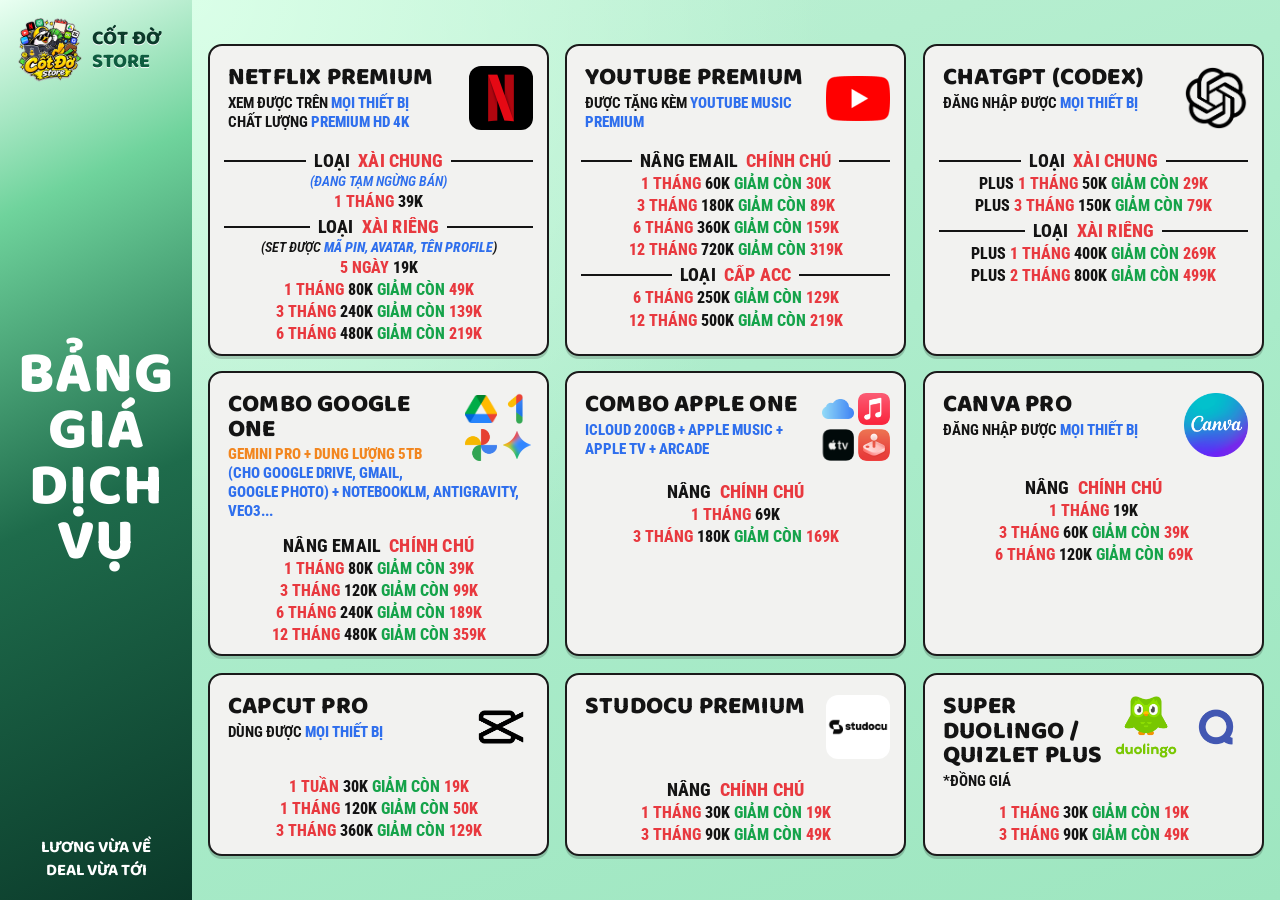
==== index.html @ 2adb5c43 "Add files via upload" ====
<!DOCTYPE html>
<html lang="vi">
<head>
<meta charset="UTF-8">
<meta name="viewport" content="width=device-width, initial-scale=1.0">
<title>Cốt Đờ Store — Bảng Giá Dịch Vụ</title>
<link rel="preconnect" href="https://fonts.googleapis.com">
<link href="https://fonts.googleapis.com/css2?family=Baloo+2:wght@500;700;800&family=Roboto+Condensed:ital,wght@0,400;0,700;1,400&display=swap" rel="stylesheet">
<link rel="stylesheet" href="style.css">
</head>
<body>

<div class="app">

  <!-- SIDEBAR -->
  <aside class="sidebar">
    <div class="brand">
      <div class="brand-logo"><img src="assets/logo.png" alt="Cốt Đờ Store" onerror="this.style.display='none'"></div>
      <div class="brand-name" style="--brand-name-x: 0px;">CỐT ĐỜ<br><span>STORE</span></div>
    </div>

    <h1 class="headline">
      <span>BẢNG</span>
      <span>GIÁ</span>
      <span>DỊCH</span>
      <span class="dot">VỤ</span>
    </h1>

    <p class="tagline">LƯƠNG VỪA VỀ<br>DEAL VỪA TỚI</p>
  </aside>

  <!-- MAIN GRID -->
  <main class="grid">

    <!-- NETFLIX -->
    <article class="card">
      <header class="card-head">
        <div class="icon-slot" data-icon="netflix"><img src="assets/netflix.png" alt="Netflix" onerror="this.style.display='none'"></div>
        <h2>Netflix Premium</h2>
        <p class="lead">XEM ĐƯỢC TRÊN <b class="blue">MỌI THIẾT BỊ</b><br>CHẤT LƯỢNG <b class="blue">PREMIUM HD 4K</b></p>
      </header>
      <div class="info">
      <p class="divider">LOẠI <b class="red">XÀI CHUNG</b></p>
      <p class="note blue">(ĐANG TẠM NGỪNG BÁN)</p>
      <p class="row"><b class="red">1 THÁNG</b> 39K</p>

      <p class="divider">LOẠI <b class="red">XÀI RIÊNG</b></p>
      <p class="note">(SET ĐƯỢC <b class="blue">MÃ PIN, AVATAR, TÊN PROFILE</b>)</p>
      <p class="row"><b class="red">5 NGÀY</b> 19K</p>
      <p class="row"><b class="red">1 THÁNG</b> 80K <b class="green">GIẢM CÒN </b><b class="red">49K</b></p>
      <p class="row"><b class="red">3 THÁNG</b> 240K <b class="green">GIẢM CÒN</b> <b class="red">139K</b></p>
      <p class="row"><b class="red">6 THÁNG</b> 480K <b class="green">GIẢM CÒN</b> <b class="red">219K</b></p>
    
      </div>
    </article>

    <!-- YOUTUBE -->
    <article class="card">
      <header class="card-head">
        <div class="icon-slot" data-icon="youtube"><img src="assets/youtube.png" alt="YouTube" onerror="this.style.display='none'"></div>
        <h2>Youtube Premium</h2>
        <p class="lead">ĐƯỢC TẶNG KÈM <b class="blue">YOUTUBE MUSIC PREMIUM</b></p>
      </header>
      <div class="info">
      <p class="divider">NÂNG EMAIL <b class="red">CHÍNH CHỦ</b></p>
      <p class="row"><b class="red">1 THÁNG</b> 60K <b class="green">GIẢM CÒN</b> <b class="red">30K</b></p>
      <p class="row"><b class="red">3 THÁNG</b> 180K <b class="green">GIẢM CÒN</b> <b class="red">89K</b></p>
      <p class="row"><b class="red">6 THÁNG</b> 360K <b class="green">GIẢM CÒN</b> <b class="red">159K</b></p>
      <p class="row"><b class="red">12 THÁNG</b> 720K <b class="green">GIẢM CÒN</b> <b class="red">319K</b></p>

      <p class="divider">LOẠI <b class="red">CẤP ACC</b></p>
      <p class="row"><b class="red">6 THÁNG</b> 250K <b class="green">GIẢM CÒN</b> <b class="red">129K</b></p>
      <p class="row"><b class="red">12 THÁNG</b> 500K <b class="green">GIẢM CÒN</b> <b class="red">219K</b></p>
    
      </div>
    </article>


    <!-- CHATGPT -->
    <article class="card">
      <header class="card-head">
        <div class="icon-slot" data-icon="chatgpt"><img src="assets/chatgpt.png" alt="ChatGPT" onerror="this.style.display='none'"></div>
        <h2>ChatGPT (Codex)</h2>
        <p class="lead">ĐĂNG NHẬP ĐƯỢC <b class="blue">MỌI THIẾT BỊ</b></p>
      </header>
      <div class="info">
      <p class="divider">LOẠI <b class="red">XÀI CHUNG</b></p>
      <p class="row">PLUS <b class="red">1 THÁNG</b> 50K <b class="green">GIẢM CÒN</b> <b class="red">29K</b></p>
      <p class="row">PLUS <b class="red">3 THÁNG</b> 150K <b class="green">GIẢM CÒN</b> <b class="red">79K</b></p>

      <p class="divider">LOẠI <b class="red">XÀI RIÊNG</b></p>
      <p class="row">PLUS <b class="red">1 THÁNG</b> 400K <b class="green">GIẢM CÒN</b> <b class="red">269K</b></p>
      <p class="row">PLUS <b class="red">2 THÁNG</b> 800K <b class="green">GIẢM CÒN</b> <b class="red">499K</b></p>
    
      </div>
    </article>

    <!-- GOOGLE ONE -->
    <article class="card">
      <header class="card-head">
        <div class="icon-cube">
          <div class="icon-slot" data-icon="google-drive"><img src="assets/google-drive.png" alt="Google Drive" onerror="this.style.display='none'"></div>
          <div class="icon-slot" data-icon="google-one"><img src="assets/ggone.png" alt="Google One" onerror="this.style.display='none'"></div>
          <div class="icon-slot" data-icon="google-photos"><img src="assets/google-photos.png" alt="Google Photos" onerror="this.style.display='none'"></div>
          <div class="icon-slot" data-icon="gemini"><img src="assets/gemini.png" alt="Gemini" onerror="this.style.display='none'"></div>
        </div>
        <h2>Combo Google One</h2>
        <p class="lead"><b class="orange">GEMINI PRO + DUNG LƯỢNG 5TB</b> <b class="blue"> (CHO GOOGLE DRIVE, GMAIL, GOOGLE PHOTO) + NOTEBOOKLM, ANTIGRAVITY, VEO3...</b></p>
      </header>
      <div class="info">
      <p class="divider">NÂNG EMAIL <b class="red">CHÍNH CHỦ</b></p>
      <p class="row"><b class="red">1 THÁNG</b> 80K <b class="green">GIẢM CÒN</b> <b class="red">39K</b></p>
      <p class="row"><b class="red">3 THÁNG</b> 120K <b class="green">GIẢM CÒN</b> <b class="red">99K</b></p>
      <p class="row"><b class="red">6 THÁNG</b> 240K <b class="green">GIẢM CÒN</b> <b class="red">189K</b></p>
      <p class="row"><b class="red">12 THÁNG</b> 480K <b class="green">GIẢM CÒN</b> <b class="red">359K</b></p>
    
      </div>
    </article>

    <!-- APPLE ONE -->
    <article class="card">
      <header class="card-head">
        <div class="icon-cube">
          <div class="icon-slot" data-icon="icloud"><img src="assets/icloud.png" alt="iCloud" onerror="this.style.display='none'"></div>
          <div class="icon-slot" data-icon="apple-music"><img src="assets/apple-music.png" alt="Apple Music" onerror="this.style.display='none'"></div>
          <div class="icon-slot" data-icon="apple-tv"><img src="assets/apple-tv.png" alt="Apple TV" onerror="this.style.display='none'"></div>
          <div class="icon-slot" data-icon="apple-arcade"><img src="assets/apple-arcade.png" alt="Apple Arcade" onerror="this.style.display='none'"></div>
        </div>
        <h2>Combo Apple One</h2>
        <p class="lead"><b class="blue">ICLOUD 200GB + APPLE MUSIC + APPLE TV + ARCADE</b></p>
      </header>
      <div class="info">
      <p class="divider">NÂNG <b class="red">CHÍNH CHỦ</b></p>
      <p class="row"><b class="red">1 THÁNG</b> 69K</p>
      <p class="row"><b class="red">3 THÁNG</b> 180K <b class="green">GIẢM CÒN</b> <b class="red">169K</b></p>
    
      </div>
    </article>

    <!-- CANVA -->
    <article class="card">
      <header class="card-head">
        <div class="icon-slot" data-icon="canva"><img src="assets/canva.png" alt="Canva" onerror="this.style.display='none'"></div>
        <h2>Canva Pro</h2>
        <p class="lead">ĐĂNG NHẬP ĐƯỢC <b class="blue">MỌI THIẾT BỊ</b></p>
       <!-- <p class="lead">DÙNG ĐƯỢC MỌI <b class="blue">TÍNH NĂNG CAO CẤP</b> CỦA CANVA</p> -->
      </header>
      <div class="info">
      <p class="divider">NÂNG <b class="red">CHÍNH CHỦ</b></p>
      <p class="row"><b class="red">1 THÁNG</b> 19K</p>
      <p class="row"><b class="red">3 THÁNG</b> 60K <b class="green">GIẢM CÒN</b> <b class="red">39K</b></p>
      <p class="row"><b class="red">6 THÁNG</b> 120K <b class="green">GIẢM CÒN</b> <b class="red">69K</b></p>
    
      </div>
    </article>

    <!-- CAPCUT -->
    <article class="card">
      <header class="card-head">
        <div class="icon-slot" data-icon="capcut"><img src="assets/capcut.png" alt="CapCut" onerror="this.style.display='none'"></div>
        <h2>CapCut Pro</h2>
        <p class="lead">DÙNG ĐƯỢC <b class="blue">MỌI THIẾT BỊ</b></p>
      </header>
      <div class="info">
      <p class="row"><b class="red">1 TUẦN</b> 30K <b class="green">GIẢM CÒN</b> <b class="red">19K</b></p>
      <p class="row"><b class="red">1 THÁNG</b> 120K <b class="green">GIẢM CÒN</b> <b class="red">50K</b></p>
      <p class="row"><b class="red">3 THÁNG</b> 360K <b class="green">GIẢM CÒN</b> <b class="red">129K</b></p>
    
      </div>
    </article>

    <!-- STUDOCU -->
    <article class="card">
      <header class="card-head">
        <div class="icon-slot" data-icon="studocu"><img src="assets/studocu.png" alt="Studocu" onerror="this.style.display='none'"></div>
        <h2>Studocu Premium</h2>
      </header>
      <div class="info">
      <p class="divider">NÂNG <b class="red">CHÍNH CHỦ</b></p>
      <p class="row"><b class="red">1 THÁNG</b> 30K <b class="green">GIẢM CÒN</b> <b class="red">19K</b></p>
      <p class="row"><b class="red">3 THÁNG</b> 90K <b class="green">GIẢM CÒN</b> <b class="red">49K</b></p>
    
      </div>
    </article>

    <!-- DUOLINGO / QUIZLET -->
    <article class="card">
      <header class="card-head">
        <span class="icon-pair">
          <div class="icon-slot" data-icon="duolingo"><img src="assets/duolingo.png" alt="Duolingo" onerror="this.style.display='none'"></div>
          <div class="icon-slot" data-icon="quizlet"><img src="assets/quizlet.png" alt="Quizlet" onerror="this.style.display='none'"></div>
        </span>
        <h2>Super Duolingo / Quizlet Plus</h2>
        <p class="lead">*ĐỒNG GIÁ</p>
      </header>
      <div class="info">
      <p class="row"><b class="red">1 THÁNG</b> 30K <b class="green">GIẢM CÒN</b> <b class="red">19K</b></p>
      <p class="row"><b class="red">3 THÁNG</b> 90K <b class="green">GIẢM CÒN</b> <b class="red">49K</b></p>
    
      </div>
    </article>

  </main>
</div>




</body>
</html>
---- style.css ----
:root{
  --blue:#2f6fed;
  --red:#e8393f;
  --green:#15a34a;
  --orange:#f2861f;
  --black:#141414;
  --card-bg:#f2f2f0;
  --card-border:#1a1a1a;
  --sidebar-dark:#0b3a2a;
  --sidebar-mid:#1e6b4b;
  --sidebar-light:#eafff2;
  --page-mint:#c7f3d6;

  /* Khoảng cách CỐ ĐỊNH giữa các card (không đổi theo kích thước màn hình) */
  --gap:16px;
  /* Bề rộng tối đa của 1 card */
  --card-w:350px;

  /* ===== THANG CỠ CHỮ (dùng chung cho MỌI thiết bị) =====
     Thứ tự cố định, không bao giờ đảo:
       heading (h2) > divider > row > lead > note
     Mỗi dòng: clamp(NHỎ NHẤT , theo bề ngang card , TO NHẤT)
       - số px đầu  = sàn, để trên điện thoại vẫn đọc được, khỏi zoom
       - số cqw     = tỉ lệ theo BỀ NGANG CARD (không phải màn hình),
                      nên card to hay nhỏ chữ vẫn cân đối như nhau
       - số px cuối = trần, để trên màn hình bự chữ không phình
     Muốn chỉnh cỡ chữ thì sửa đúng ở đây, đừng sửa rải rác bên dưới. */
  --fs-h2:      clamp(15.5px, 7.95cqw, 25px);
  --fs-divider: clamp(12px,   5.75cqw, 18px);
  --fs-row:     clamp(11px,   5.25cqw, 16.5px);
  --fs-lead:    clamp(10.5px, 4.90cqw, 15.5px);
  --fs-note:    clamp(10px,   4.45cqw, 14px);
}

*{box-sizing:border-box;}

html,body{
  margin:0;
  padding:0;
  height:100%;
  font-family:"Roboto Condensed","Inter",sans-serif;
  color:var(--black);
  overflow:hidden;
  -webkit-font-smoothing:antialiased;
}

.app{
  display:flex;
  width:100vw;
  height:100vh;
}

/* ================= SIDEBAR ================= */
.sidebar{
  flex:0 0 clamp(190px, 15vw, 260px);
  background:linear-gradient(155deg, var(--sidebar-light) 0%, #6fd39c 22%, var(--sidebar-mid) 55%, var(--sidebar-dark) 100%);
  color:#fff;
  display:flex;
  flex-direction:column;
  justify-content:space-between;
  padding:clamp(14px,2vh,26px) clamp(14px,1.4vw,22px);
}

.brand{
  display:flex;
  align-items:center;
  gap:10px;
}

.brand-logo{
  width: 64px;
  height:64px;
  display:flex;
  align-items:center;
  justify-content:center;
  background: transparent;
  /*
  border:2px solid var(--black);
  border-radius:9px;
  */
  flex-shrink:0;
  overflow:hidden;
}
.brand-logo img{
  width:100%;
  height:100%;
  object-fit:cover;
  display:block;
}

.brand-name{
  font-family:"Baloo 2",sans-serif;
  font-weight:800;
  font-size:clamp(20px,1vw,24px);
  line-height:1.15;
  color:var(--sidebar-dark);
  text-shadow:0 1px 0 #fff;
  /* Di chuyển tên brand qua trái/phải: đổi giá trị --brand-name-x
     (số dương = qua phải, số âm = qua trái), vd: -10px, 15px... */
  transform:translateX(var(--brand-name-x, 20px));
  position:relative;
}
.brand-name span{color:#0e5c3f;}

.headline{
  font-family:"Baloo 2",sans-serif;
  font-weight:800;
  font-size:clamp(40px,4.6vw,72px);
  line-height:0.95;
  margin:0;
  display:flex;
  flex-direction:column;
  align-items:center;
  gap:0;
  letter-spacing:1px;
  text-align:center;
  width:100%;
}
.headline .dot{position:relative;}

.tagline{
  font-family:"Baloo 2",sans-serif;
  font-weight:700;
  font-size:clamp(16px,1.3vw,22px);
  line-height:1.35;
  margin:0;
  text-align:center;
  width:100%;
}

/* ================= MAIN GRID ================= */
.grid{
  flex:1;
  display:grid;
  /* Cột rộng tối đa = --card-w, nên khoảng cách giữa các card LUÔN bằng --gap,
     không phình ra khi màn hình to. Đổi --gap / --card-w để chỉnh. */
  grid-template-columns:repeat(3, minmax(0, var(--card-w)));
  grid-template-rows:repeat(3, auto);
  justify-content:center;      /* dồn 3 cột vào giữa, phần dư ra 2 bên mép */
  align-content:safe center;   /* căn giữa dọc, nhưng KHÔNG cắt mất phần trên khi tràn */
  justify-items:stretch;
  gap:var(--gap);
  padding:var(--gap);
  background:
    radial-gradient(circle at 0% 0%, #daffe8 0%, transparent 45%),
    linear-gradient(160deg, #bdf0d3 0%, #a9ebc9 55%, #9ee6c0 100%);
  height:100vh;
  overflow-y:auto;
  overflow-x:hidden;
}

.card{
  background:var(--card-bg);
  border:2px solid var(--card-border);
  border-radius:14px;
  padding:clamp(7px,0.9vh,14px) clamp(10px,1.1vw,18px);
  display:flex;
  flex-direction:column;
  gap:2px;
  box-shadow:0 3px 0 rgba(0,0,0,0.18);
  transition:transform .18s ease, box-shadow .18s ease, background .18s ease;
  cursor:pointer;
  position:relative;
  width:100%;
max-width:var(--card-w); /* đổi --card-w ở :root để chỉnh width card */
margin:0 auto;
/* Biến card thành "container": mọi cỡ chữ bên trong tính theo BỀ NGANG CARD
   (đơn vị cqw), nên tỉ lệ chữ giống hệt nhau trên laptop, màn to lẫn điện thoại. */
container-type:inline-size;
}

.card:hover,
.card:focus-within,
.card:active{
  transform:translateY(-6px) scale(1.015);
  box-shadow:0 14px 22px rgba(0,0,0,0.22);
  background:#fff;
  z-index:5;
}

.card-head{
  margin-top: 12px;
  margin-bottom:4px;
  margin-left: 4px;
}
.card-head::after{
  content:"";
  display:table;
  clear:both;
}

.card-head h2{
  font-family:"Baloo 2",sans-serif;
  line-height:1em;
  font-weight:800;
  font-size:var(--fs-h2);
  margin:0;
  letter-spacing:0.2px;
  text-transform:uppercase;
  text-align:left;
}

.icon-slot{
  flex-shrink:0;
  width:64px;
  height:64px;
  border-radius:12px;
  overflow:hidden;
  background:transparent;
  /*
  border:1.5px dashed rgba(0,0,0,0.28);
  */
  display:flex;
  align-items:center;
  justify-content:center;
  float:right;
  margin:0 0 6px 10px;
}
.icon-slot img{
  width:100%;
  height:100%;
  object-fit:cover;
  display:block;
}
.icon-pair{
  display:flex;
  gap:6px;
  flex-shrink:0;
  float:right;
  margin:0 0 6px 10px;
}
.icon-pair .icon-slot{float:none;margin:0;}

.icon-cube{
  flex-shrink:0;
  display:grid;
  grid-template-columns:repeat(2, 32px);
  grid-template-rows:repeat(2, 32px);
  gap:4px;
  float:right;
  margin:0 0 6px 10px;
}
.icon-cube .icon-slot{
  width:32px;
  height:32px;
  border-radius:8px;
  float:none;
  margin:0;
}

.icon-slot[data-icon="youtube"] img,
.icon-slot[data-icon="icloud"] img,
.icon-slot[data-icon="google-drive"] img,
.icon-slot[data-icon="quizlet"] img,
.icon-slot[data-icon="capcut"] img {
  object-fit: contain;
}

.lead{
  font-size:var(--fs-lead);
  line-height:1.25;
  font-weight:700;
  margin:3px 0 0;
  text-align:left;
}

.info{
  margin-top:4px;
}

/* Thanh "——— TIÊU ĐỀ ———"
   Gạch ngang KHÔNG còn gõ tay trong HTML nữa — nó do CSS vẽ (::before/::after),
   nên luôn co giãn vừa đúng bề ngang card, không bao giờ tràn ra ngoài. */
.divider{
  font-weight:800;
  font-size:var(--fs-divider);
  margin:5px 0 2px;
  letter-spacing:0.2px;
  text-align:center;
  display:flex;
  align-items:center;
  justify-content:center;
  gap:8px;                 /* khoảng hở giữa chữ và gạch */
  white-space:nowrap;
  overflow:hidden;         /* chốt chặn cuối: không cho lòi ra khỏi card */
}
.divider::before,
.divider::after{
  content:"";
  flex:1 1 0;              /* gạch tự co lại trước, chữ giữ nguyên */
  min-width:0;
  height:0;
  border-top:2px solid currentColor;   /* gạch liền, không đứt nét */
}

/* Card chỉ có DUY NHẤT 1 divider -> ẩn 2 gạch, chỉ để lại chữ.
   Card có từ 2 divider trở lên mới vẽ gạch (lúc đó gạch mới có tác dụng
   phân tách các nhóm giá). Điều kiện ":not(:has(.divider ~ .divider))"
   nghĩa là trong .info không tồn tại divider nào đứng sau một divider khác. */
.info:not(:has(.divider ~ .divider)) .divider::before,
.info:not(:has(.divider ~ .divider)) .divider::after{
  content:none;
}

.note{
  font-size:var(--fs-note);
  font-style:italic;
  font-weight:600;
  margin:0 0 2px;
  text-align:center;
  white-space:nowrap;   /* ép nằm 1 dòng, không xuống hàng */
  overflow:hidden;      /* chốt chặn nếu JS auto-fit chưa chạy */
}

.row{
  font-size:var(--fs-row);
  white-space:nowrap;   /* ép nằm 1 dòng, không xuống hàng */
  overflow:hidden;      /* chốt chặn nếu JS auto-fit chưa chạy */
  font-weight:800;
  margin:1px 0;
  line-height:1.3;
  text-align:center;
}

b{font-weight:800;}
.blue{color:var(--blue);}
.red{color:var(--red);}
.green{color:var(--green);}
.orange{color:var(--orange);}
.black{color:var(--black);}

/* ================= RESPONSIVE / MOBILE ================= */
@media (max-width: 860px){
  :root{
    /* Cỡ chữ banner trên điện thoại — chỉnh 3 dòng này là đủ.
       Thứ tự: BẢNG GIÁ (to nhất) > tên sốp = slogan */
    --m-headline: clamp(19px, 6.6vw, 30px);
    --m-brand:    clamp(11px, 3.1vw, 14px);
    --m-slogan:   clamp(11px, 3.1vw, 14px);
  }

  html,body{overflow-y:auto; overflow-x:hidden;}

  .app{
    flex-direction:column;
    height:auto;
    min-height:100vh;
  }

  /* ---- BANNER HEADER TRÊN ĐIỆN THOẠI ----
     Chia 3 ô: [logo + tên sốp] [BẢNG GIÁ] [slogan]
     Hai ô hai bên rộng bằng nhau (1fr) nên ô giữa nằm CHÍNH GIỮA banner
     thật sự, không bị lệch theo độ dài chữ hai bên. */
  .sidebar{
    flex:0 0 auto;
    display:grid;
    grid-template-columns:minmax(0,1fr) auto minmax(0,1fr);
    align-items:center;
    column-gap:8px;
    padding:12px 14px;
    background:linear-gradient(100deg, var(--sidebar-light) 0%, #6fd39c 30%, var(--sidebar-mid) 65%, var(--sidebar-dark) 100%);
  }

  /* ô trái: logo + tên sốp, căn lề trái */
  .brand{
    order:1;
    justify-self:start;
    gap:7px;
  }
  .brand-name{
    font-size:var(--m-brand);     /* bằng cỡ slogan */
    line-height:1.1;
    white-space:nowrap;           /* giữ đúng 2 dòng: CỐT ĐỜ / STORE */
    transform:none;               /* bỏ dịch ngang của bản PC */
    text-shadow:0 1px 0 rgba(255,255,255,.55);
  }

  /* ô giữa: chỉ chữ "BẢNG GIÁ", to nhất, nằm giữa, 1 dòng
     (muốn hiện lại "DỊCH VỤ" thì xóa dòng .headline span:nth-child(n+3)) */
  .headline{
    order:2;
    justify-self:center;
    flex-direction:row;
    flex-wrap:nowrap;
    white-space:nowrap;
    gap:7px;
    width:auto;
    font-size:var(--m-headline);
    line-height:1;
  }
  .headline span:nth-child(n+3){display:none;}

  /* ô phải: slogan, căn lề phải */
  .tagline{
    order:3;
    justify-self:end;
    width:auto;
    text-align:right;
    font-size:var(--m-slogan);    /* bằng cỡ tên sốp */
    line-height:1.2;
    white-space:nowrap;
  }

  .grid{
    grid-template-columns:repeat(2, minmax(0, 1fr));
    grid-template-rows:none;
    justify-content:stretch;   /* mobile: card giãn full 2 cột */
    align-content:start;
    height:auto;
    overflow:visible;
    gap:6px;
    padding:6px;
  }

  .card{
    padding:8px 7px;   /* hẹp lại để chừa bề ngang cho chữ nằm 1 dòng */
  }

  /* cỡ chữ do thang --fs-* ở :root lo, không override nữa */
  .icon-slot{width:26px;height:26px;border-radius:7px;margin:0 0 4px 8px;}
  .icon-pair{margin:0 0 4px 8px;}
  .icon-cube{grid-template-columns:repeat(2, 18px);grid-template-rows:repeat(2, 18px);gap:2px;margin:0 0 4px 8px;}
  .icon-cube .icon-slot{width:18px;height:18px;border-radius:5px;}
  .brand-logo{width:30px;height:30px;}
  .divider{gap:5px;}

  .card:hover,
  .card:active{
    transform:translateY(-3px) scale(1.02);
  }
}

@media (max-width:420px){
  .grid{grid-template-columns:repeat(2, 1fr);}
  .sidebar{column-gap:6px; padding:10px 10px;}
}
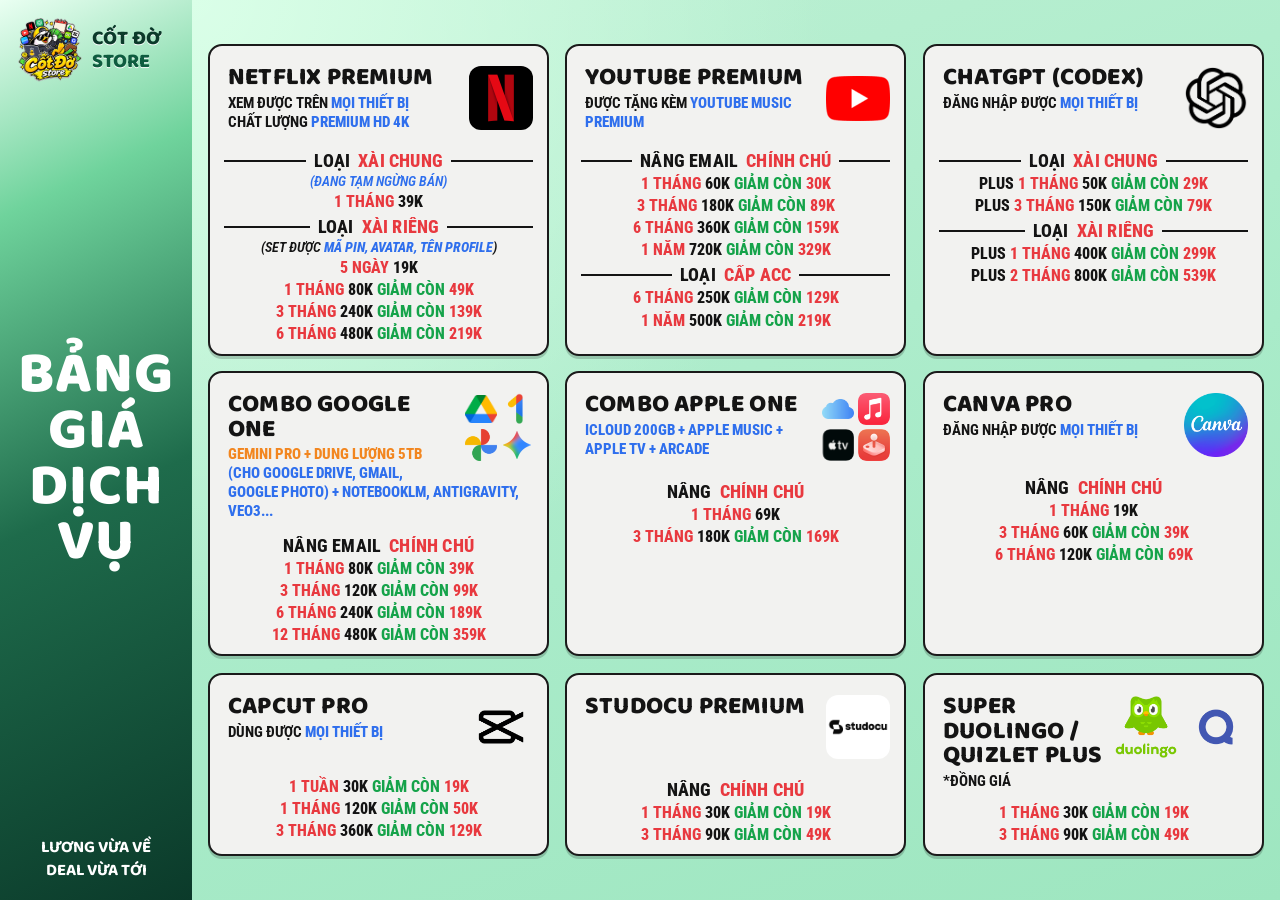
==== commit d22e0897: "Add files via upload" ====
--- a/index.html
+++ b/index.html
@@ -66,11 +66,11 @@
       <p class="row"><b class="red">1 THÁNG</b> 60K <b class="green">GIẢM CÒN</b> <b class="red">30K</b></p>
       <p class="row"><b class="red">3 THÁNG</b> 180K <b class="green">GIẢM CÒN</b> <b class="red">89K</b></p>
       <p class="row"><b class="red">6 THÁNG</b> 360K <b class="green">GIẢM CÒN</b> <b class="red">159K</b></p>
-      <p class="row"><b class="red">12 THÁNG</b> 720K <b class="green">GIẢM CÒN</b> <b class="red">319K</b></p>
+      <p class="row"><b class="red">1 NĂM</b> 720K <b class="green">GIẢM CÒN</b> <b class="red">329K</b></p>
 
       <p class="divider">LOẠI <b class="red">CẤP ACC</b></p>
       <p class="row"><b class="red">6 THÁNG</b> 250K <b class="green">GIẢM CÒN</b> <b class="red">129K</b></p>
-      <p class="row"><b class="red">12 THÁNG</b> 500K <b class="green">GIẢM CÒN</b> <b class="red">219K</b></p>
+      <p class="row"><b class="red">1 NĂM</b> 500K <b class="green">GIẢM CÒN</b> <b class="red">219K</b></p>
     
       </div>
     </article>
@@ -89,8 +89,8 @@
       <p class="row">PLUS <b class="red">3 THÁNG</b> 150K <b class="green">GIẢM CÒN</b> <b class="red">79K</b></p>
 
       <p class="divider">LOẠI <b class="red">XÀI RIÊNG</b></p>
-      <p class="row">PLUS <b class="red">1 THÁNG</b> 400K <b class="green">GIẢM CÒN</b> <b class="red">269K</b></p>
-      <p class="row">PLUS <b class="red">2 THÁNG</b> 800K <b class="green">GIẢM CÒN</b> <b class="red">499K</b></p>
+      <p class="row">PLUS <b class="red">1 THÁNG</b> 400K <b class="green">GIẢM CÒN</b> <b class="red">299K</b></p>
+      <p class="row">PLUS <b class="red">2 THÁNG</b> 800K <b class="green">GIẢM CÒN</b> <b class="red">539K</b></p>
     
       </div>
     </article>
